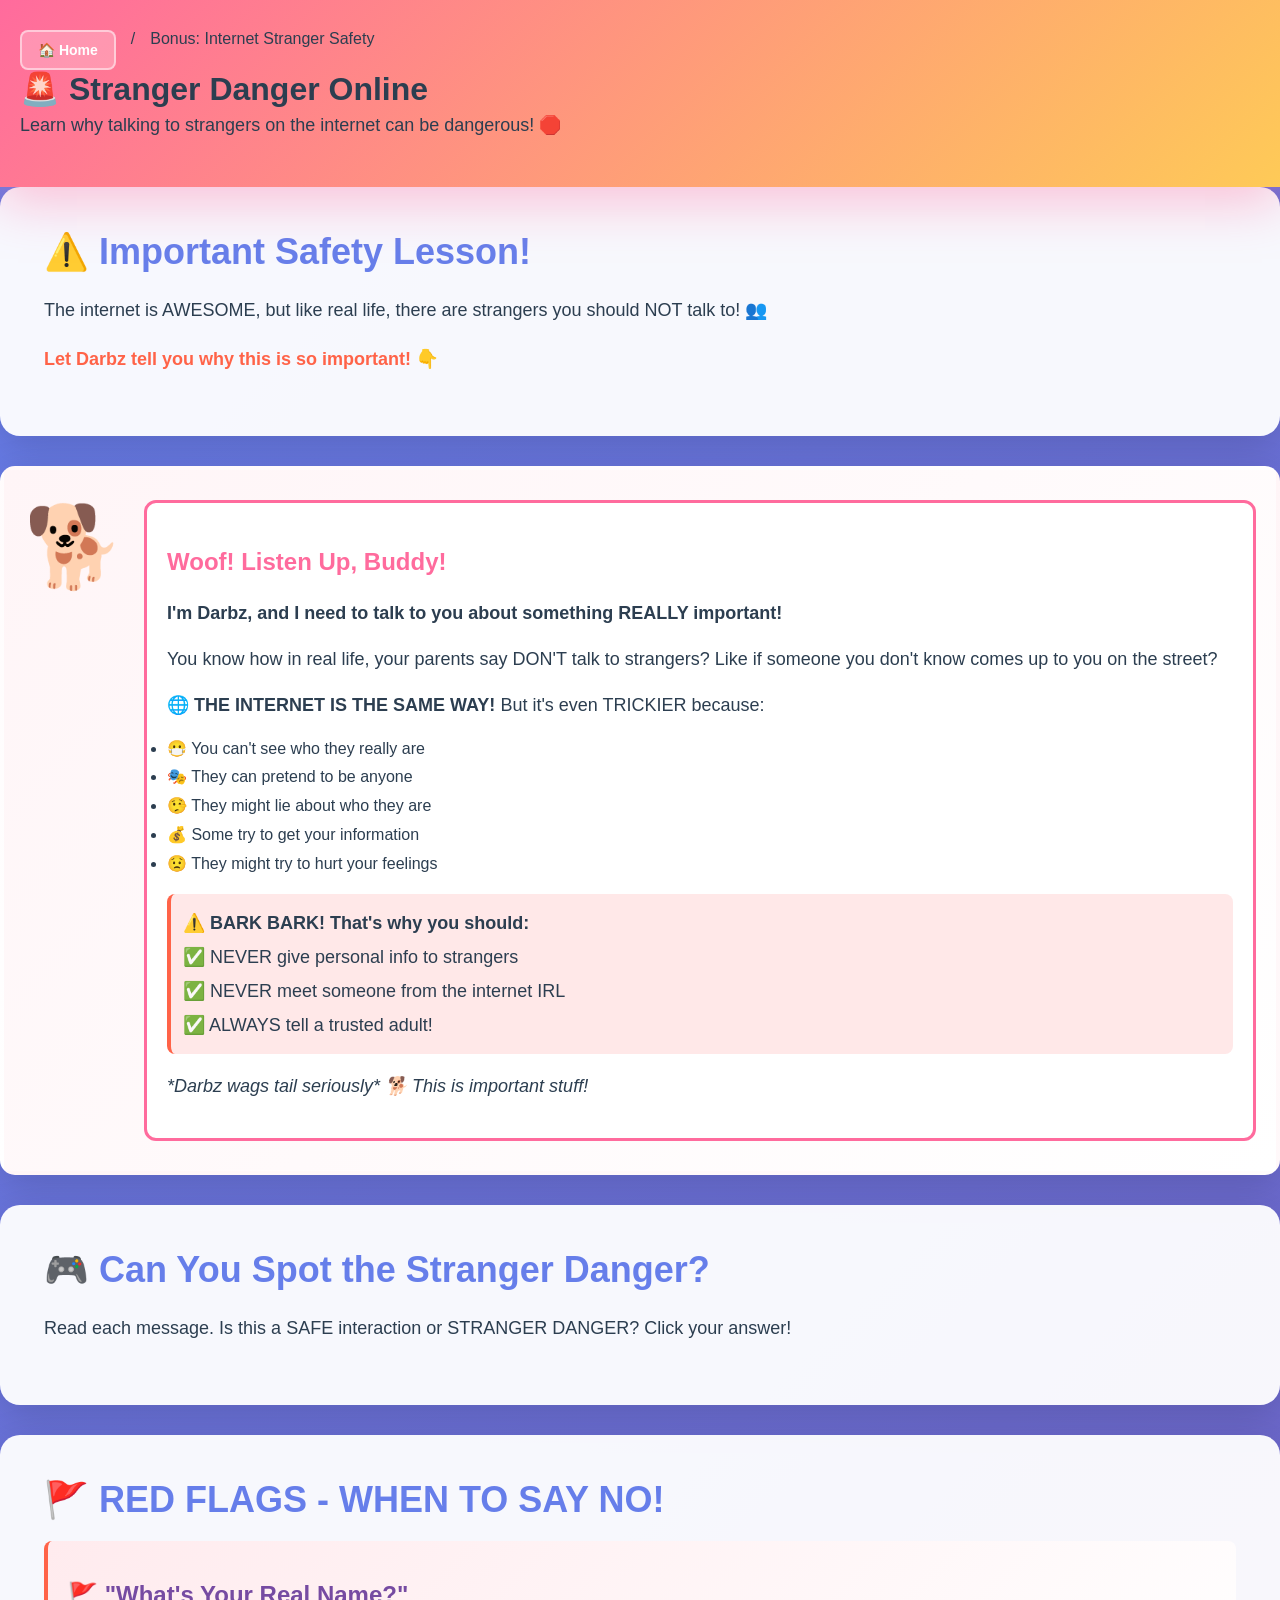
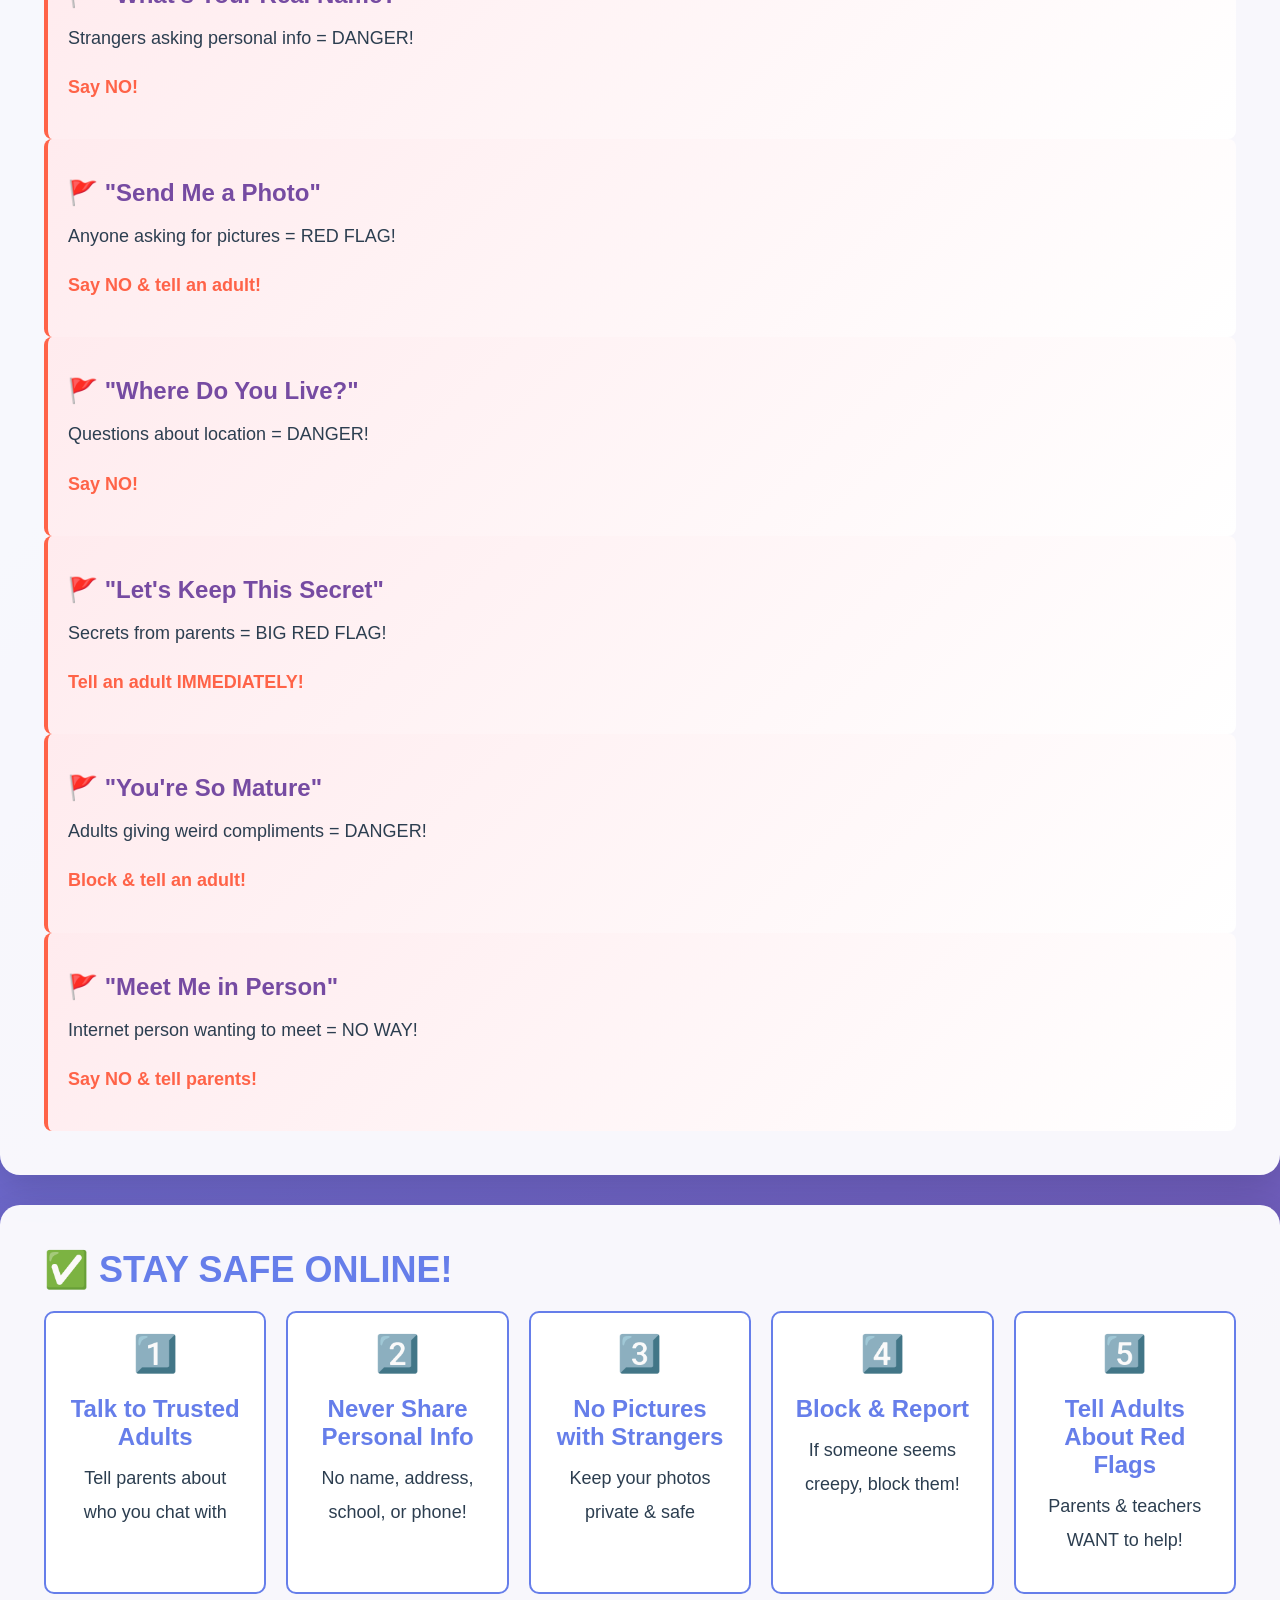
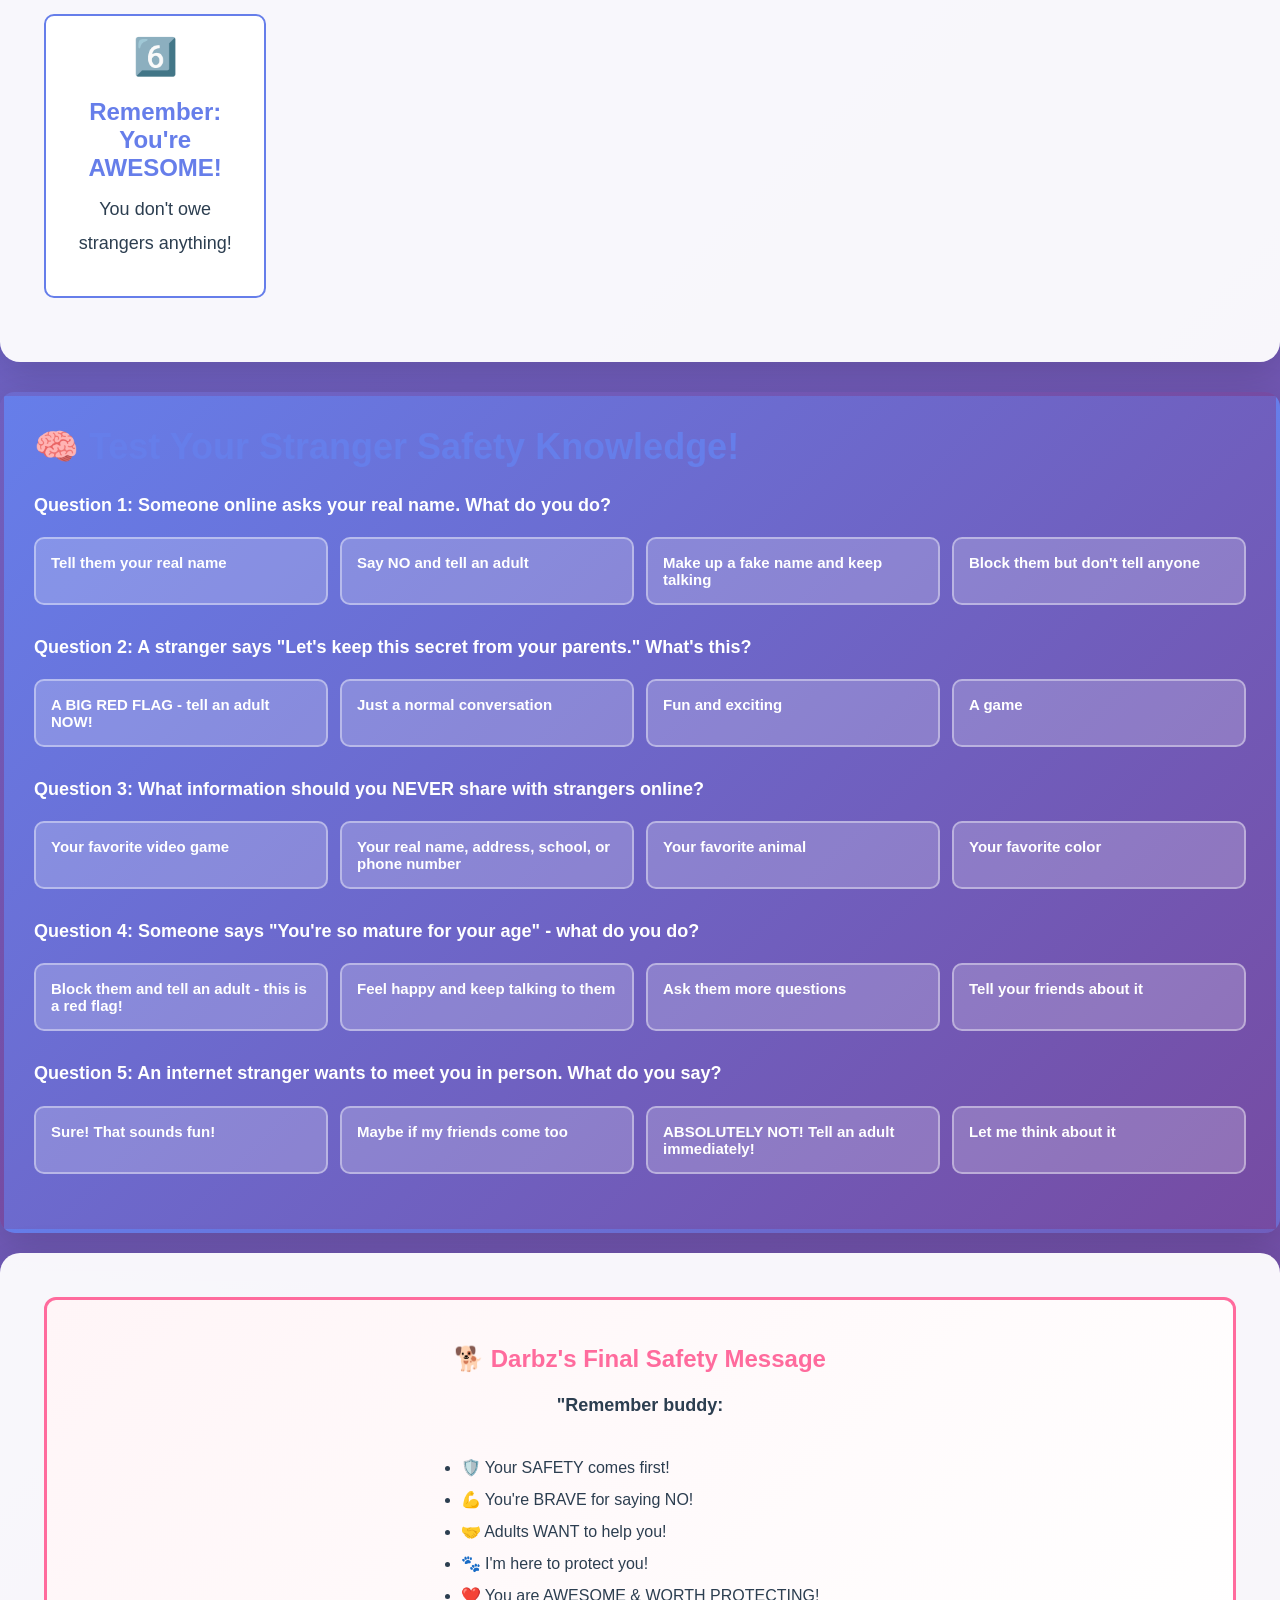
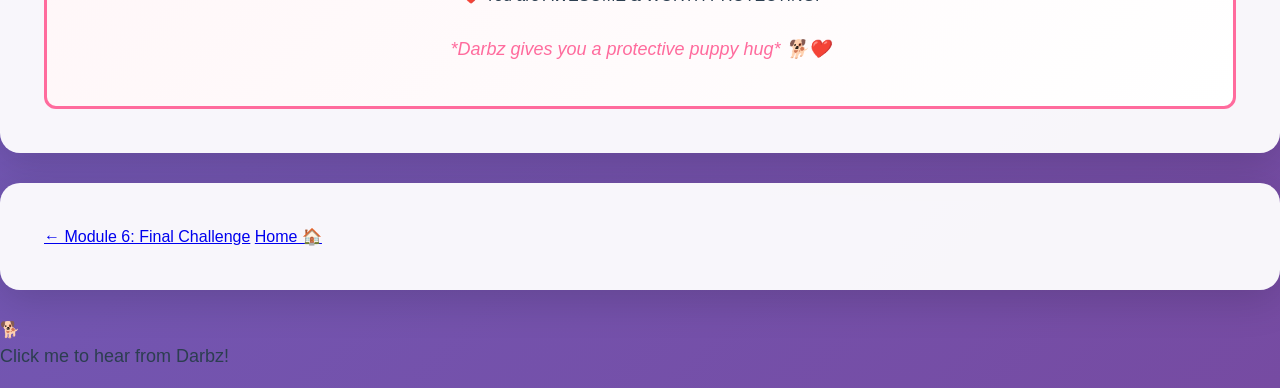
==== bonus-stranger-safety.html @ 4bae9f4b "feat: Add bonus module on internet stranger safety with interactive Darbz - Created bonus-stranger-s" ====
<!DOCTYPE html>
<html lang="en">
<head>
    <meta charset="UTF-8">
    <meta name="viewport" content="width=device-width, initial-scale=1.0">
    <title>Bonus: Internet Stranger Safety - Cybersecurity Basics</title>
    <link rel="stylesheet" href="styles.css">
</head>
<body>
    <header class="animated-header">
        <nav class="nav-breadcrumb">
            <a href="index.html">🏠 Home</a> / <span>Bonus: Internet Stranger Safety</span>
        </nav>
        <h1>🚨 Stranger Danger Online</h1>
        <p class="subtitle">Learn why talking to strangers on the internet can be dangerous! 🛑</p>
    </header>

    <main class="module-container">
        <!-- Intro -->
        <section class="intro-section">
            <h2>⚠️ Important Safety Lesson!</h2>
            <p>The internet is AWESOME, but like real life, there are strangers you should NOT talk to! 👥</p>
            <p style="color: #ff6348; font-weight: bold;">Let Darbz tell you why this is so important! 👇</p>
        </section>

        <!-- Interactive Darbz Explanation -->
        <section class="darbz-talk-section">
            <div class="darbz-large-container">
                <div class="darbz-large">🐕</div>
                <div class="darbz-speech-large">
                    <h3 style="color: #ff6b9d; margin-bottom: 15px;">Woof! Listen Up, Buddy!</h3>
                    <p style="margin-bottom: 12px;">
                        <strong>I'm Darbz, and I need to talk to you about something REALLY important!</strong>
                    </p>
                    <p style="margin-bottom: 12px;">
                        You know how in real life, your parents say DON'T talk to strangers? Like if someone you don't know comes up to you on the street?
                    </p>
                    <p style="margin-bottom: 12px;">
                        <strong>🌐 THE INTERNET IS THE SAME WAY!</strong> But it's even TRICKIER because:
                    </p>
                    <ul style="text-align: left; display: inline-block; margin-bottom: 15px; line-height: 1.8;">
                        <li>😷 You can't see who they really are</li>
                        <li>🎭 They can pretend to be anyone</li>
                        <li>🤥 They might lie about who they are</li>
                        <li>💰 Some try to get your information</li>
                        <li>😟 They might try to hurt your feelings</li>
                    </ul>
                    <p style="margin-bottom: 12px; background: #ffe8e8; padding: 12px; border-radius: 8px; border-left: 4px solid #ff6348;">
                        <strong>⚠️ BARK BARK! That's why you should:</strong><br>
                        ✅ NEVER give personal info to strangers<br>
                        ✅ NEVER meet someone from the internet IRL<br>
                        ✅ ALWAYS tell a trusted adult!
                    </p>
                    <p style="margin-top: 15px; font-style: italic;">
                        *Darbz wags tail seriously* 🐕 This is important stuff!
                    </p>
                </div>
            </div>
        </section>

        <!-- Stranger Scenarios Game -->
        <section class="game-section">
            <h2>🎮 Can You Spot the Stranger Danger?</h2>
            <p>Read each message. Is this a SAFE interaction or STRANGER DANGER? Click your answer!</p>
            
            <div id="scenario-game" class="scenario-container">
                <!-- Scenarios will be inserted by JavaScript -->
            </div>
            
            <div id="scenario-result" class="game-score hidden">
                <h3>🎉 Quiz Complete!</h3>
                <p id="scenario-text"></p>
                <button onclick="resetScenarioGame()" class="reset-button">Try Again</button>
            </div>
        </section>

        <!-- Red Flags Section -->
        <section class="info-section">
            <h2>🚩 RED FLAGS - WHEN TO SAY NO!</h2>
            
            <div class="card-grid">
                <div class="red-flag-card">
                    <h3>🚩 "What's Your Real Name?"</h3>
                    <p>Strangers asking personal info = DANGER!</p>
                    <p style="color: #ff6348; font-weight: bold;">Say NO!</p>
                </div>
                
                <div class="red-flag-card">
                    <h3>🚩 "Send Me a Photo"</h3>
                    <p>Anyone asking for pictures = RED FLAG!</p>
                    <p style="color: #ff6348; font-weight: bold;">Say NO & tell an adult!</p>
                </div>
                
                <div class="red-flag-card">
                    <h3>🚩 "Where Do You Live?"</h3>
                    <p>Questions about location = DANGER!</p>
                    <p style="color: #ff6348; font-weight: bold;">Say NO!</p>
                </div>
                
                <div class="red-flag-card">
                    <h3>🚩 "Let's Keep This Secret"</h3>
                    <p>Secrets from parents = BIG RED FLAG!</p>
                    <p style="color: #ff6348; font-weight: bold;">Tell an adult IMMEDIATELY!</p>
                </div>
                
                <div class="red-flag-card">
                    <h3>🚩 "You're So Mature"</h3>
                    <p>Adults giving weird compliments = DANGER!</p>
                    <p style="color: #ff6348; font-weight: bold;">Block & tell an adult!</p>
                </div>
                
                <div class="red-flag-card">
                    <h3>🚩 "Meet Me in Person"</h3>
                    <p>Internet person wanting to meet = NO WAY!</p>
                    <p style="color: #ff6348; font-weight: bold;">Say NO & tell parents!</p>
                </div>
            </div>
        </section>

        <!-- Safe Practices -->
        <section class="warning-section">
            <h2>✅ STAY SAFE ONLINE!</h2>
            
            <div class="protection-steps">
                <div class="step-card">
                    <div class="step-number">1️⃣</div>
                    <h3>Talk to Trusted Adults</h3>
                    <p>Tell parents about who you chat with</p>
                </div>
                
                <div class="step-card">
                    <div class="step-number">2️⃣</div>
                    <h3>Never Share Personal Info</h3>
                    <p>No name, address, school, or phone!</p>
                </div>
                
                <div class="step-card">
                    <div class="step-number">3️⃣</div>
                    <h3>No Pictures with Strangers</h3>
                    <p>Keep your photos private & safe</p>
                </div>
                
                <div class="step-card">
                    <div class="step-number">4️⃣</div>
                    <h3>Block & Report</h3>
                    <p>If someone seems creepy, block them!</p>
                </div>

                <div class="step-card">
                    <div class="step-number">5️⃣</div>
                    <h3>Tell Adults About Red Flags</h3>
                    <p>Parents & teachers WANT to help!</p>
                </div>

                <div class="step-card">
                    <div class="step-number">6️⃣</div>
                    <h3>Remember: You're AWESOME!</h3>
                    <p>You don't owe strangers anything!</p>
                </div>
            </div>
        </section>

        <!-- Quiz -->
        <section class="quiz-section">
            <h2>🧠 Test Your Stranger Safety Knowledge!</h2>
            
            <div class="quiz-container">
                <div class="quiz-question">
                    <p><strong>Question 1:</strong> Someone online asks your real name. What do you do?</p>
                    <div class="quiz-options">
                        <div class="quiz-option" onclick="checkAnswer(this, false, 'encouragement')">Tell them your real name</div>
                        <div class="quiz-option" onclick="checkAnswer(this, true, 'encouragement')">Say NO and tell an adult</div>
                        <div class="quiz-option" onclick="checkAnswer(this, false, 'encouragement')">Make up a fake name and keep talking</div>
                        <div class="quiz-option" onclick="checkAnswer(this, false, 'encouragement')">Block them but don't tell anyone</div>
                    </div>
                    <div id="q1-feedback"></div>
                </div>

                <div class="quiz-question">
                    <p><strong>Question 2:</strong> A stranger says "Let's keep this secret from your parents." What's this?</p>
                    <div class="quiz-options">
                        <div class="quiz-option" onclick="checkAnswer(this, true, 'encouragement')">A BIG RED FLAG - tell an adult NOW!</div>
                        <div class="quiz-option" onclick="checkAnswer(this, false, 'encouragement')">Just a normal conversation</div>
                        <div class="quiz-option" onclick="checkAnswer(this, false, 'encouragement')">Fun and exciting</div>
                        <div class="quiz-option" onclick="checkAnswer(this, false, 'encouragement')">A game</div>
                    </div>
                    <div id="q2-feedback"></div>
                </div>

                <div class="quiz-question">
                    <p><strong>Question 3:</strong> What information should you NEVER share with strangers online?</p>
                    <div class="quiz-options">
                        <div class="quiz-option" onclick="checkAnswer(this, false, 'encouragement')">Your favorite video game</div>
                        <div class="quiz-option" onclick="checkAnswer(this, true, 'encouragement')">Your real name, address, school, or phone number</div>
                        <div class="quiz-option" onclick="checkAnswer(this, false, 'encouragement')">Your favorite animal</div>
                        <div class="quiz-option" onclick="checkAnswer(this, false, 'encouragement')">Your favorite color</div>
                    </div>
                    <div id="q3-feedback"></div>
                </div>

                <div class="quiz-question">
                    <p><strong>Question 4:</strong> Someone says "You're so mature for your age" - what do you do?</p>
                    <div class="quiz-options">
                        <div class="quiz-option" onclick="checkAnswer(this, true, 'encouragement')">Block them and tell an adult - this is a red flag!</div>
                        <div class="quiz-option" onclick="checkAnswer(this, false, 'encouragement')">Feel happy and keep talking to them</div>
                        <div class="quiz-option" onclick="checkAnswer(this, false, 'encouragement')">Ask them more questions</div>
                        <div class="quiz-option" onclick="checkAnswer(this, false, 'encouragement')">Tell your friends about it</div>
                    </div>
                    <div id="q4-feedback"></div>
                </div>

                <div class="quiz-question">
                    <p><strong>Question 5:</strong> An internet stranger wants to meet you in person. What do you say?</p>
                    <div class="quiz-options">
                        <div class="quiz-option" onclick="checkAnswer(this, false, 'encouragement')">Sure! That sounds fun!</div>
                        <div class="quiz-option" onclick="checkAnswer(this, false, 'encouragement')">Maybe if my friends come too</div>
                        <div class="quiz-option" onclick="checkAnswer(this, true, 'encouragement')">ABSOLUTELY NOT! Tell an adult immediately!</div>
                        <div class="quiz-option" onclick="checkAnswer(this, false, 'encouragement')">Let me think about it</div>
                    </div>
                    <div id="q5-feedback"></div>
                </div>
            </div>
        </section>

        <!-- Darbz Safety Message -->
        <section class="fun-fact-section">
            <div class="darbz-message-card">
                <h3>🐕 Darbz's Final Safety Message</h3>
                <p style="font-size: 18px; margin-top: 15px;">
                    <strong>"Remember buddy:</strong>
                </p>
                <ul style="text-align: left; display: inline-block; line-height: 2; margin-top: 15px;">
                    <li>🛡️ Your SAFETY comes first!</li>
                    <li>💪 You're BRAVE for saying NO!</li>
                    <li>🤝 Adults WANT to help you!</li>
                    <li>🐾 I'm here to protect you!</li>
                    <li>❤️ You are AWESOME & WORTH PROTECTING!</li>
                </ul>
                <p style="margin-top: 20px; font-style: italic; color: #ff6b9d;">
                    *Darbz gives you a protective puppy hug* 🐕❤️
                </p>
            </div>
        </section>

        <!-- Navigation -->
        <section class="module-nav">
            <a href="module6.html" class="nav-button prev">← Module 6: Final Challenge</a>
            <a href="index.html" class="nav-button next">Home 🏠</a>
        </section>
    </main>

    <!-- Darbz Mascot -->
    <div id="darbz-container" class="darbz-container">
        <div class="darbz-mascot" onclick="toggleDarbzSpeech()">
            🐕
        </div>
        <div id="darbz-speech" class="darbz-speech hidden">
            <p id="darbz-message">Click me to hear from Darbz!</p>
            <div class="speech-pointer"></div>
        </div>
    </div>

    <script src="mascot.js"></script>
    <script>
        const scenarios = [
            {
                message: "Random user: 'Hey! What's your name?'",
                context: "A stranger in an online game asks your real name",
                isSafe: false,
                reason: "Strangers should never ask for your real name"
            },
            {
                message: "Friend from school: 'Want to play Minecraft together on the server?'",
                context: "A kid from your school invites you to play",
                isSafe: true,
                reason: "You know them from real life - this is safe!"
            },
            {
                message: "Unknown user: 'Send me a picture of you'",
                context: "Someone you don't know asks for your photo",
                isSafe: false,
                reason: "NEVER send pictures to people you don't know!"
            },
            {
                message: "Stranger: 'What school do you go to? We can be friends!'",
                context: "Random person asking personal info",
                isSafe: false,
                reason: "This is asking for location info - DANGER!"
            },
            {
                message: "Your parent: 'Hi sweetie, how was your day?'",
                context: "Your mom/dad messaging you",
                isSafe: true,
                reason: "Your parents are people you trust!"
            },
            {
                message: "Stranger: 'Don't tell your parents we chat. It's our secret!'",
                context: "Someone asking you to keep secrets",
                isSafe: false,
                reason: "BIGGEST RED FLAG! Tell an adult immediately!"
            }
        ];

        let currentScenario = 0;
        let scenarioScore = 0;

        function displayScenario() {
            if (currentScenario >= scenarios.length) {
                showScenarioResult();
                return;
            }

            const scenario = scenarios[currentScenario];
            const gameContainer = document.getElementById('scenario-game');
            
            gameContainer.innerHTML = `
                <div class="scenario-card">
                    <div class="scenario-message">
                        "${scenario.message}"
                    </div>
                    <div class="scenario-context">
                        <strong>Context:</strong> ${scenario.context}
                    </div>
                    <div class="scenario-buttons">
                        <button onclick="answerScenario(${currentScenario}, true)" class="btn-safe">✅ SAFE</button>
                        <button onclick="answerScenario(${currentScenario}, false)" class="btn-danger">🚨 DANGER!</button>
                    </div>
                    <div class="scenario-progress">Scenario ${currentScenario + 1} of ${scenarios.length}</div>
                </div>
            `;
        }

        function answerScenario(index, userSaysSafe) {
            const scenario = scenarios[index];
            const isCorrect = userSaysSafe === scenario.isSafe;
            
            if (isCorrect) {
                scenarioScore++;
                playSound('correct');
                showRandomResponse('encouragement');
            } else {
                playSound('incorrect');
                showRandomResponse('encouragement');
            }

            setTimeout(() => {
                currentScenario++;
                displayScenario();
            }, 1500);
        }

        function showScenarioResult() {
            const resultDiv = document.getElementById('scenario-result');
            const resultText = document.getElementById('scenario-text');
            const percentage = (scenarioScore / scenarios.length) * 100;
            
            resultText.textContent = `You got ${scenarioScore} out of ${scenarios.length} correct! (${percentage.toFixed(0)}%) You're learning to stay safe! 🛡️`;
            resultDiv.classList.remove('hidden');
            document.getElementById('scenario-game').innerHTML = '';
            
            playSound('correct');
            showRandomResponse('random');
        }

        function resetScenarioGame() {
            currentScenario = 0;
            scenarioScore = 0;
            document.getElementById('scenario-result').classList.add('hidden');
            displayScenario();
        }

        function checkAnswer(element, isCorrect, category) {
            element.classList.add(isCorrect ? 'correct' : 'incorrect');
            
            const question = element.closest('.quiz-question');
            const feedbackDiv = question.querySelector('[id$="-feedback"]');
            
            if (isCorrect) {
                feedbackDiv.innerHTML = '<div class="feedback-message correct-feedback">✅ Correct! You\'re staying safe!</div>';
                playSound('correct');
                showRandomResponse(category);
            } else {
                feedbackDiv.innerHTML = '<div class="feedback-message incorrect-feedback">❌ Try again! Safety first!</div>';
                playSound('incorrect');
                showRandomResponse('encouragement');
            }
            
            question.querySelectorAll('.quiz-option').forEach(opt => {
                opt.style.pointerEvents = 'none';
                opt.style.opacity = '0.6';
            });
        }

        document.addEventListener('DOMContentLoaded', function() {
            initDabzr();
            displayScenario();
            showRandomResponse('welcome');
        });

        function toggleDarbzSpeech() {
            const speech = document.getElementById('darbz-speech');
            speech.classList.toggle('hidden');
            playSound('bark');
            showRandomResponse('random');
        }
    </script>

    <style>
        .darbz-talk-section {
            padding: 30px 20px;
            background: linear-gradient(135deg, #fff5f7 0%, #fff 100%);
            border-radius: 15px;
            margin: 30px 0;
        }

        .darbz-large-container {
            display: flex;
            gap: 20px;
            align-items: flex-start;
        }

        .darbz-large {
            font-size: 80px;
            min-width: 100px;
            text-align: center;
            animation: bounce 2s infinite;
        }

        .darbz-speech-large {
            background: white;
            border: 3px solid #ff6b9d;
            border-radius: 12px;
            padding: 20px;
            flex: 1;
            line-height: 1.6;
            font-size: 16px;
        }

        .scenario-card {
            background: white;
            border-radius: 12px;
            padding: 25px;
            box-shadow: 0 4px 12px rgba(0,0,0,0.1);
            margin-bottom: 20px;
        }

        .scenario-message {
            background: linear-gradient(135deg, #f0f4ff 0%, #fff 100%);
            border-left: 4px solid #667eea;
            padding: 20px;
            border-radius: 8px;
            font-size: 18px;
            font-weight: 600;
            margin-bottom: 15px;
            color: #2c3e50;
            font-style: italic;
        }

        .scenario-context {
            background: #f9f9f9;
            padding: 12px;
            border-radius: 8px;
            margin-bottom: 15px;
            font-size: 14px;
        }

        .scenario-buttons {
            display: flex;
            gap: 15px;
            margin-bottom: 15px;
        }

        .btn-safe {
            flex: 1;
            padding: 15px 20px;
            background: linear-gradient(135deg, #43e97b 0%, #38f9d7 100%);
            color: white;
            border: none;
            border-radius: 8px;
            cursor: pointer;
            font-size: 16px;
            font-weight: 600;
            transition: all 0.3s;
        }

        .btn-safe:hover {
            transform: translateY(-2px);
            box-shadow: 0 4px 12px rgba(67, 233, 123, 0.3);
        }

        .btn-danger {
            flex: 1;
            padding: 15px 20px;
            background: linear-gradient(135deg, #ff6348 0%, #ff4757 100%);
            color: white;
            border: none;
            border-radius: 8px;
            cursor: pointer;
            font-size: 16px;
            font-weight: 600;
            transition: all 0.3s;
        }

        .btn-danger:hover {
            transform: translateY(-2px);
            box-shadow: 0 4px 12px rgba(255, 67, 87, 0.3);
        }

        .scenario-progress {
            text-align: center;
            font-size: 14px;
            color: #667eea;
            font-weight: 600;
        }

        .darbz-message-card {
            background: linear-gradient(135deg, #fff5f7 0%, #fff 100%);
            border: 3px solid #ff6b9d;
            border-radius: 12px;
            padding: 25px;
            text-align: center;
        }

        .darbz-message-card h3 {
            color: #ff6b9d;
            font-size: 24px;
        }

        @media (max-width: 768px) {
            .darbz-large-container {
                flex-direction: column;
                align-items: center;
            }

            .darbz-large {
                font-size: 60px;
            }

            .darbz-speech-large {
                width: 100%;
            }

            .scenario-buttons {
                flex-direction: column;
            }
        }
    </style>
</body>
</html>
---- styles.css ----
/* Shared Styles for Cybersecurity Basics Curriculum */

:root {
  --color-primary: #667eea;
  --color-secondary: #764ba2;
  --color-accent: #f093fb;
  --color-success: #00ff00;
  --color-error: #ff0000;
  --color-bg: linear-gradient(135deg, #667eea 0%, #764ba2 25%, #f093fb 50%, #4facfe 75%, #00d4ff 100%);
}

* {
  margin: 0;
  padding: 0;
  box-sizing: border-box;
}

body {
  font-family: 'Comic Sans MS', 'Segoe UI', Tahoma, Geneva, Verdana, sans-serif;
  background: var(--color-bg);
  background-size: 400% 400%;
  animation: bgShift 15s ease infinite;
  color: #2c3e50;
  min-height: 100vh;
  overflow-x: hidden;
  display: flex;
  flex-direction: column;
}

@keyframes bgShift {
  0% { background-position: 0% 50%; }
  50% { background-position: 100% 50%; }
  100% { background-position: 0% 50%; }
}

header {
  background: linear-gradient(135deg, #ff6b9d 0%, #feca57 25%, #48dbfb 50%, #00d2d3 75%, #ff9ff3 100%);
  background-size: 400% 400%;
  animation: gradientShift 10s ease infinite;
  padding: 30px 20px;
  box-shadow: 0 15px 50px rgba(255, 107, 157, 0.4);
  position: relative;
  overflow: hidden;
}

@keyframes gradientShift {
  0% { background-position: 0% 50%; }
  50% { background-position: 100% 50%; }
  100% { background-position: 0% 50%; }
}

.nav-container {
  max-width: 1200px;
  margin: 0 auto;
  display: flex;
  justify-content: space-between;
  align-items: center;
  gap: 20px;
}

.nav-title {
  font-size: 28px;
  font-weight: 900;
  color: #fff;
  text-shadow: 3px 3px 0 rgba(0, 0, 0, 0.3);
  display: flex;
  align-items: center;
  gap: 10px;
}

nav {
  display: flex;
  gap: 15px;
  flex-wrap: wrap;
}

nav a, nav button {
  background: rgba(255, 255, 255, 0.25);
  color: white;
  border: 2px solid rgba(255, 255, 255, 0.5);
  padding: 10px 16px;
  border-radius: 8px;
  cursor: pointer;
  font-weight: 600;
  font-size: 14px;
  transition: all 0.3s;
  text-decoration: none;
  display: inline-block;
}

nav a:hover, nav button:hover {
  background: rgba(255, 255, 255, 0.4);
  border-color: #fff;
  transform: translateY(-2px);
}

.container {
  max-width: 1200px;
  width: 100%;
  margin: 0 auto;
  padding: 40px 20px;
  flex: 1;
}

.page-title {
  font-size: 48px;
  color: white;
  text-shadow: 3px 3px 0 rgba(0, 0, 0, 0.3);
  margin-bottom: 20px;
  text-align: center;
}

section {
  background: rgba(255, 255, 255, 0.95);
  border-radius: 20px;
  padding: 40px;
  margin-bottom: 30px;
  box-shadow: 0 10px 40px rgba(0, 0, 0, 0.15);
  animation: slideIn 0.8s ease-out;
  border: 4px solid transparent;
}

@keyframes slideIn {
  from { opacity: 0; transform: translateY(30px); }
  to { opacity: 1; transform: translateY(0); }
}

h2 {
  font-size: 36px;
  color: #667eea;
  margin-bottom: 20px;
  display: flex;
  align-items: center;
  gap: 12px;
}

h3 {
  font-size: 24px;
  color: #764ba2;
  margin-top: 20px;
  margin-bottom: 12px;
}

p {
  line-height: 1.9;
  font-size: 18px;
  color: #2c3e50;
  margin-bottom: 15px;
}

/* Mascot Styling */
.mascot-container {
  position: fixed;
  bottom: 20px;
  right: 20px;
  z-index: 1000;
}

.mascot {
  width: 100px;
  height: 100px;
  background: linear-gradient(135deg, #8B4513 0%, #A0522D 100%);
  border-radius: 50%;
  border: 3px solid #fff;
  box-shadow: 0 8px 20px rgba(0, 0, 0, 0.3);
  cursor: pointer;
  transition: all 0.3s;
  display: flex;
  align-items: center;
  justify-content: center;
  font-size: 60px;
  user-select: none;
  animation: wiggle 2s infinite;
}

@keyframes wiggle {
  0%, 100% { transform: rotate(0deg); }
  25% { transform: rotate(-5deg); }
  75% { transform: rotate(5deg); }
}

.mascot:hover {
  transform: scale(1.1);
  box-shadow: 0 12px 30px rgba(0, 0, 0, 0.4);
}

.speech-bubble {
  position: absolute;
  bottom: 120px;
  right: 0;
  background: linear-gradient(135deg, #fff5e6 0%, #ffe8cc 100%);
  border: 3px solid #ff6b9d;
  border-radius: 15px;
  padding: 15px 20px;
  max-width: 250px;
  color: #2c3e50;
  font-weight: 600;
  font-size: 14px;
  box-shadow: 0 8px 20px rgba(0, 0, 0, 0.2);
  animation: popIn 0.4s ease-out;
}

.speech-bubble::after {
  content: '';
  position: absolute;
  bottom: -10px;
  right: 20px;
  width: 0;
  height: 0;
  border-left: 15px solid transparent;
  border-right: 0 solid transparent;
  border-top: 15px solid #ff6b9d;
}

@keyframes popIn {
  from { opacity: 0; transform: scale(0.8); }
  to { opacity: 1; transform: scale(1); }
}

/* Quiz/Game Styling */
.quiz-section {
  background: linear-gradient(135deg, #667eea 0%, #764ba2 100%);
  border-radius: 15px;
  padding: 30px;
  margin: 20px 0;
  color: white;
}

.quiz-question {
  margin-bottom: 25px;
}

.quiz-question p {
  margin-bottom: 15px;
  font-weight: 700;
  font-size: 18px;
  color: white;
}

.quiz-options {
  display: grid;
  grid-template-columns: repeat(auto-fit, minmax(200px, 1fr));
  gap: 12px;
}

.quiz-option {
  padding: 15px;
  background: rgba(255, 255, 255, 0.2);
  border: 2px solid rgba(255, 255, 255, 0.4);
  border-radius: 10px;
  cursor: pointer;
  transition: all 0.2s;
  color: white;
  font-weight: 600;
  font-size: 15px;
}

.quiz-option:hover {
  background: rgba(255, 255, 255, 0.3);
  border-color: #fff;
  transform: scale(1.05);
}

.quiz-option.correct {
  border-color: #00ff00;
  background: rgba(0, 255, 0, 0.3);
}

.quiz-option.incorrect {
  border-color: #ff0000;
  background: rgba(255, 0, 0, 0.3);
}

.feedback {
  margin-top: 15px;
  padding: 15px;
  border-radius: 10px;
  font-weight: 700;
  font-size: 16px;
}

.feedback-correct {
  background: rgba(0, 255, 0, 0.2);
  color: #00ff00;
  border: 2px solid #00ff00;
}

.feedback-incorrect {
  background: rgba(255, 0, 0, 0.2);
  color: #ffcccc;
  border: 2px solid #ff0000;
}

/* Game Cards */
.game-card {
  background: linear-gradient(135deg, #667eea 0%, #764ba2 100%);
  border-radius: 15px;
  padding: 25px;
  color: white;
  text-align: center;
  transition: all 0.3s cubic-bezier(0.34, 1.56, 0.64, 1);
  cursor: pointer;
  box-shadow: 0 8px 25px rgba(102, 126, 234, 0.3);
  margin: 15px 0;
}

.game-card:hover {
  transform: translateY(-8px);
  box-shadow: 0 15px 40px rgba(102, 126, 234, 0.4);
}

.game-icon {
  font-size: 60px;
  margin-bottom: 15px;
}

.game-card h3 {
  color: white;
  font-size: 22px;
}

.game-card p {
  color: #f0f0f0;
  margin: 0;
}

/* Grid Layouts */
.grid-2 {
  display: grid;
  grid-template-columns: repeat(auto-fit, minmax(250px, 1fr));
  gap: 20px;
  margin: 20px 0;
}

.grid-3 {
  display: grid;
  grid-template-columns: repeat(auto-fit, minmax(200px, 1fr));
  gap: 20px;
  margin: 20px 0;
}

/* Highlights */
.highlight {
  background: #fff9e6;
  padding: 20px;
  border-left: 5px solid #feca57;
  border-radius: 8px;
  margin: 15px 0;
  font-size: 17px;
  font-weight: 600;
  color: #d68910;
}

footer {
  background: linear-gradient(90deg, #667eea 0%, #764ba2 50%, #f093fb 100%);
  border-top: 3px solid #ff6b9d;
  padding: 40px 20px;
  text-align: center;
  color: white;
  font-size: 16px;
  margin-top: auto;
}

footer p {
  color: white;
  margin: 10px 0;
  font-weight: 600;
}

/* Module 2 Timeline Styles */
.timeline {
  display: flex;
  flex-direction: column;
  gap: 15px;
  margin: 20px 0;
}

.timeline-item {
  background: white;
  border-left: 5px solid #667eea;
  border-radius: 8px;
  padding: 20px;
  cursor: pointer;
  transition: all 0.3s ease;
  box-shadow: 0 2px 8px rgba(0,0,0,0.1);
}

.timeline-item:hover {
  transform: translateX(10px);
  box-shadow: 0 4px 12px rgba(102, 126, 234, 0.3);
  background: linear-gradient(135deg, #f5f7fa 0%, #fff 100%);
}

.timeline-item.active {
  border-left-color: #43e97b;
  background: linear-gradient(135deg, #43e97b 0%, #f0f8f4 100%);
}

.timeline-year {
  font-weight: bold;
  color: #667eea;
  font-size: 14px;
}

.timeline-title {
  font-size: 18px;
  font-weight: 600;
  margin-top: 8px;
  color: #2c3e50;
}

.timeline-detail {
  background: linear-gradient(135deg, #fff9e6 0%, #fff 100%);
  border: 3px solid #feca57;
  border-radius: 10px;
  padding: 20px;
  margin-top: 20px;
  font-size: 16px;
  color: #2c3e50;
  line-height: 1.6;
}

.timeline-detail.hidden {
  display: none;
}

/* Module 3 Password Checker */
.password-checker {
  background: white;
  border-radius: 12px;
  padding: 25px;
  box-shadow: 0 4px 12px rgba(0,0,0,0.1);
  margin: 20px 0;
}

.password-input {
  width: 100%;
  padding: 15px;
  font-size: 16px;
  border: 2px solid #ddd;
  border-radius: 8px;
  margin-bottom: 15px;
  transition: border-color 0.3s;
}

.password-input:focus {
  outline: none;
  border-color: #667eea;
  box-shadow: 0 0 0 3px rgba(102, 126, 234, 0.1);
}

.strength-meter {
  height: 10px;
  background: #eee;
  border-radius: 5px;
  overflow: hidden;
  margin-bottom: 10px;
}

.strength-bar {
  height: 100%;
  background: #ddd;
  width: 0%;
  transition: all 0.3s ease;
}

.strength-bar.weak {
  background: linear-gradient(90deg, #ff6348, #ff4757);
}

.strength-bar.medium {
  background: linear-gradient(90deg, #ffa502, #ffb13d);
}

.strength-bar.strong {
  background: linear-gradient(90deg, #43e97b, #38f9d7);
}

.strength-bar.very-strong {
  background: linear-gradient(90deg, #667eea, #764ba2);
}

.strength-text {
  font-weight: 600;
  margin-bottom: 20px;
  font-size: 16px;
}

.password-tips {
  background: linear-gradient(135deg, #f0f4ff 0%, #fff 100%);
  border-left: 4px solid #667eea;
  padding: 15px;
  border-radius: 8px;
}

.password-tips h4 {
  color: #667eea;
  margin-bottom: 15px;
}

.tips-checklist {
  display: flex;
  flex-direction: column;
  gap: 10px;
}

.tip {
  display: flex;
  align-items: center;
  gap: 10px;
  padding: 8px;
  border-radius: 6px;
  transition: all 0.3s;
}

.tip-icon {
  font-size: 18px;
  font-weight: bold;
}

.tip.checked {
  background: linear-gradient(135deg, #e8f8f5 0%, #fff 100%);
}

.tip-text {
  color: #2c3e50;
}

/* Module 4 Phishing Game */
.phishing-container {
  background: white;
  border-radius: 12px;
  padding: 25px;
  margin: 20px 0;
  box-shadow: 0 4px 12px rgba(0,0,0,0.1);
}

.email-card {
  background: linear-gradient(135deg, #f9f9f9 0%, #fff 100%);
  border: 2px solid #ddd;
  border-radius: 10px;
  padding: 20px;
  margin-bottom: 20px;
}

.email-header {
  background: #f0f4ff;
  padding: 15px;
  border-radius: 8px;
  margin-bottom: 15px;
  border-left: 4px solid #667eea;
}

.email-header > div {
  padding: 5px 0;
  font-size: 14px;
}

.email-body {
  background: white;
  padding: 15px;
  border-radius: 8px;
  margin-bottom: 15px;
  min-height: 60px;
  border-left: 3px solid #feca57;
}

.email-buttons {
  display: flex;
  gap: 15px;
  margin-bottom: 15px;
  flex-wrap: wrap;
}

.btn-real {
  flex: 1;
  padding: 12px 20px;
  background: linear-gradient(135deg, #43e97b 0%, #38f9d7 100%);
  color: white;
  border: none;
  border-radius: 8px;
  cursor: pointer;
  font-size: 16px;
  font-weight: 600;
  transition: all 0.3s;
}

.btn-real:hover {
  transform: translateY(-2px);
  box-shadow: 0 4px 12px rgba(67, 233, 123, 0.3);
}

.btn-phishing {
  flex: 1;
  padding: 12px 20px;
  background: linear-gradient(135deg, #ff6348 0%, #ff4757 100%);
  color: white;
  border: none;
  border-radius: 8px;
  cursor: pointer;
  font-size: 16px;
  font-weight: 600;
  transition: all 0.3s;
}

.btn-phishing:hover {
  transform: translateY(-2px);
  box-shadow: 0 4px 12px rgba(255, 67, 87, 0.3);
}

.email-progress {
  text-align: center;
  font-size: 14px;
  color: #667eea;
  font-weight: 600;
}

.game-score {
  background: linear-gradient(135deg, #667eea 0%, #764ba2 100%);
  color: white;
  padding: 30px;
  border-radius: 12px;
  text-align: center;
  margin: 20px 0;
}

.game-score.hidden {
  display: none;
}

.game-score h3 {
  font-size: 28px;
  margin-bottom: 15px;
}

.reset-button {
  background: white;
  color: #667eea;
  border: none;
  padding: 12px 30px;
  border-radius: 8px;
  cursor: pointer;
  font-size: 16px;
  font-weight: 600;
  transition: all 0.3s;
  margin-top: 15px;
}

.reset-button:hover {
  transform: scale(1.05);
  box-shadow: 0 4px 12px rgba(0,0,0,0.2);
}

/* Module 5 Update Race */
.update-race-container {
  background: white;
  border-radius: 12px;
  padding: 25px;
  margin: 20px 0;
  box-shadow: 0 4px 12px rgba(0,0,0,0.1);
}

.race-status {
  background: linear-gradient(135deg, #f0f4ff 0%, #fff 100%);
  padding: 15px;
  border-radius: 8px;
  margin-bottom: 20px;
  text-align: center;
  font-weight: 600;
  color: #667eea;
  border-left: 4px solid #667eea;
}

.update-buttons-container {
  display: flex;
  flex-direction: column;
  gap: 12px;
  margin-bottom: 20px;
}

.update-button {
  padding: 15px 20px;
  background: linear-gradient(135deg, #667eea 0%, #764ba2 100%);
  color: white;
  border: none;
  border-radius: 8px;
  cursor: pointer;
  font-size: 16px;
  font-weight: 600;
  transition: all 0.3s;
}

.update-button:hover {
  transform: translateX(10px);
  box-shadow: 0 4px 12px rgba(102, 126, 234, 0.3);
}

.update-button:disabled {
  opacity: 0.5;
  cursor: not-allowed;
}

.race-result {
  background: linear-gradient(135deg, #667eea 0%, #764ba2 100%);
  color: white;
  padding: 30px;
  border-radius: 12px;
  text-align: center;
}

.race-result.hidden {
  display: none;
}

/* Module 6 Certificate */
.certificate-section {
  padding: 40px 20px;
}

.certificate-section.hidden {
  display: none;
}

.certificate {
  background: linear-gradient(135deg, #ffd89b 0%, #ffd89b 100%);
  border: 8px solid #667eea;
  border-radius: 15px;
  padding: 40px;
  text-align: center;
  color: #333;
  box-shadow: 0 8px 16px rgba(102, 126, 234, 0.4);
}

.certificate-header {
  font-size: 28px;
  font-weight: bold;
  color: #667eea;
  margin-bottom: 30px;
  text-decoration: underline;
}

.certificate-body {
  font-size: 16px;
  line-height: 1.8;
}

.challenge-result {
  background: linear-gradient(135deg, #667eea 0%, #764ba2 100%);
  color: white;
  padding: 40px;
  border-radius: 12px;
  margin: 20px 0;
  text-align: center;
}

.challenge-result.hidden {
  display: none;
}

.red-flag-card {
  background: linear-gradient(135deg, #ffebee 0%, #fff 100%);
  border-left: 4px solid #ff6348;
  padding: 20px;
  border-radius: 8px;
}

.good-practice-card {
  background: linear-gradient(135deg, #e8f5e9 0%, #fff 100%);
  border-left: 4px solid #43e97b;
  padding: 20px;
  border-radius: 8px;
}

.bad-practice-card {
  background: linear-gradient(135deg, #ffebee 0%, #fff 100%);
  border-left: 4px solid #ff6348;
  padding: 20px;
  border-radius: 8px;
}

.software-card {
  background: linear-gradient(135deg, #e3f2fd 0%, #fff 100%);
  border-left: 4px solid #667eea;
  padding: 20px;
  border-radius: 8px;
}

.protection-steps {
  display: grid;
  grid-template-columns: repeat(auto-fit, minmax(200px, 1fr));
  gap: 20px;
  margin: 20px 0;
}

.step-card {
  background: white;
  border: 2px solid #667eea;
  border-radius: 10px;
  padding: 20px;
  text-align: center;
}

.step-number {
  font-size: 36px;
  margin-bottom: 10px;
}

.step-card h3 {
  color: #667eea;
  margin-bottom: 10px;
}

@media (max-width: 768px) {
  section { padding: 20px; }
  .page-title { font-size: 32px; }
  h2 { font-size: 28px; }
  nav { gap: 8px; }
  nav a, nav button { padding: 8px 12px; font-size: 12px; }
  .mascot { width: 80px; height: 80px; font-size: 48px; }
  .speech-bubble { max-width: 180px; font-size: 12px; }
  .email-buttons { flex-direction: column; }
  .certificate { padding: 20px; }
  .protection-steps { grid-template-columns: 1fr; }
}
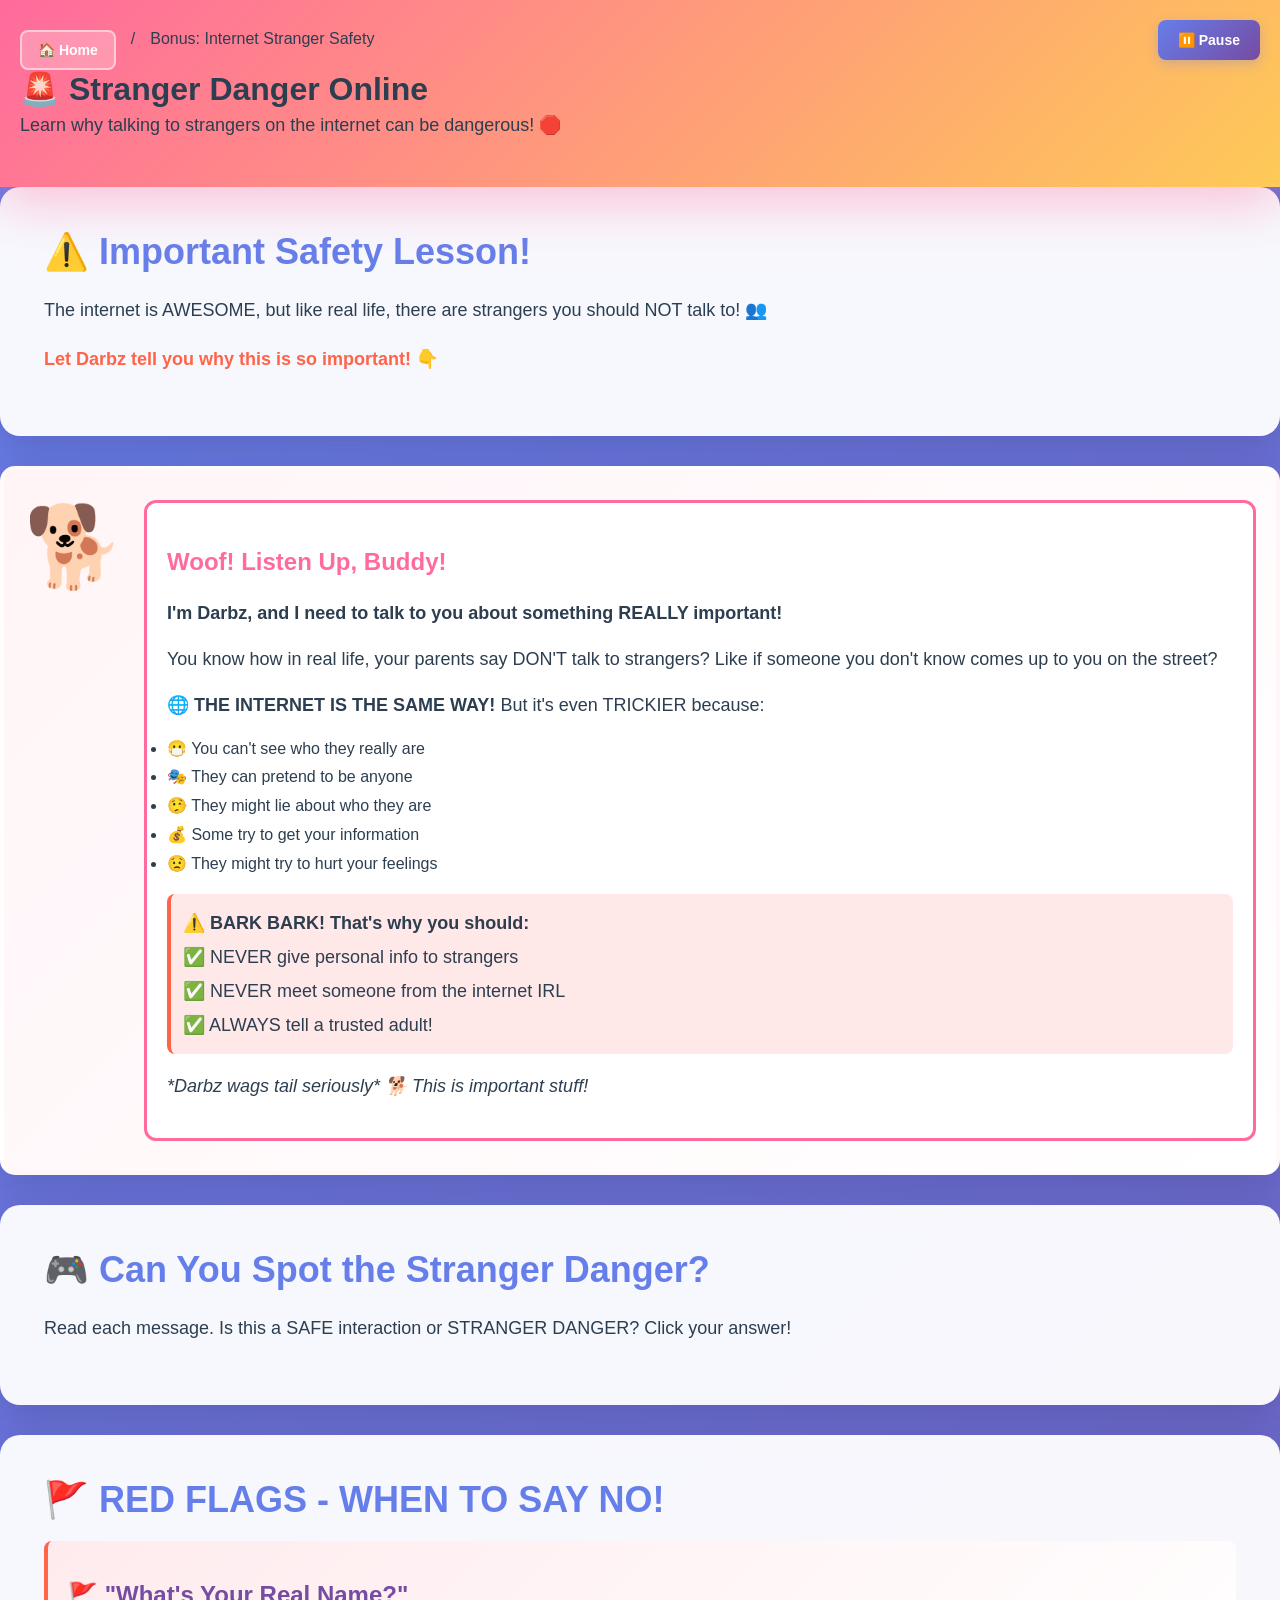
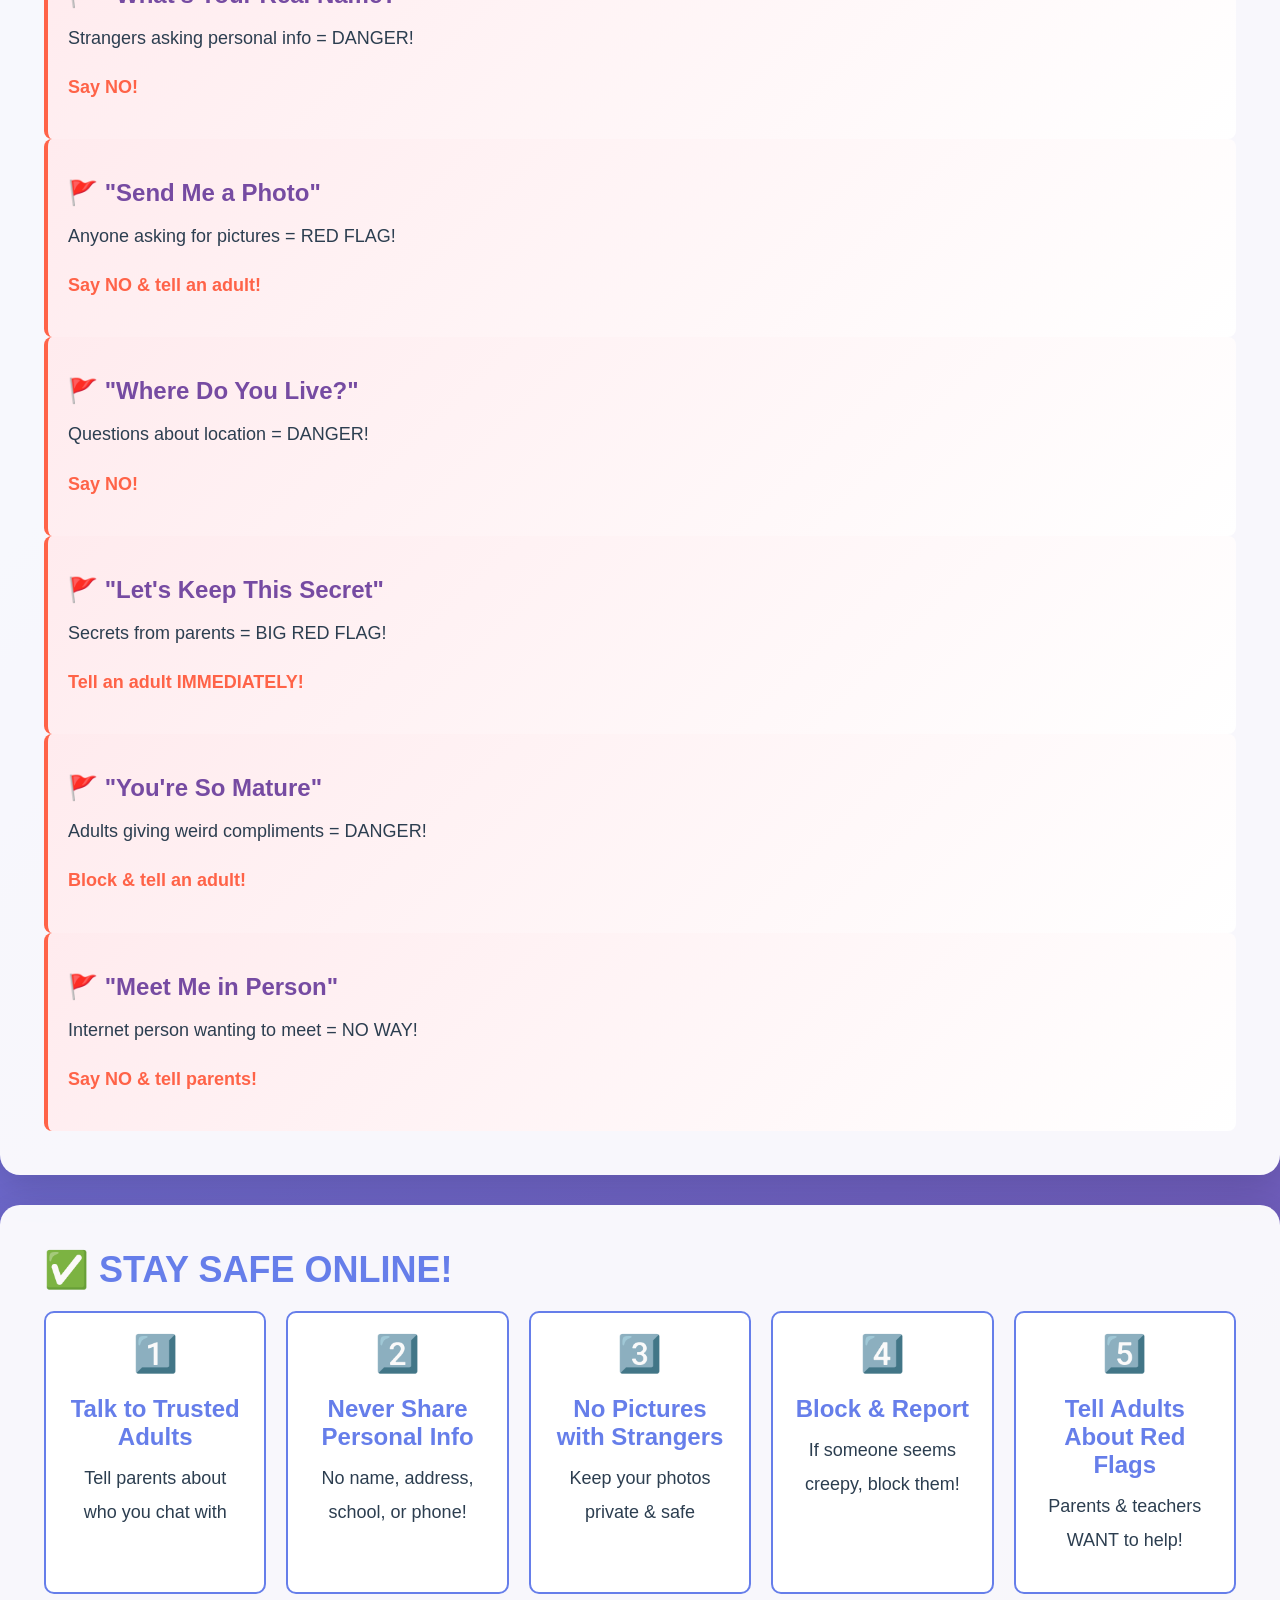
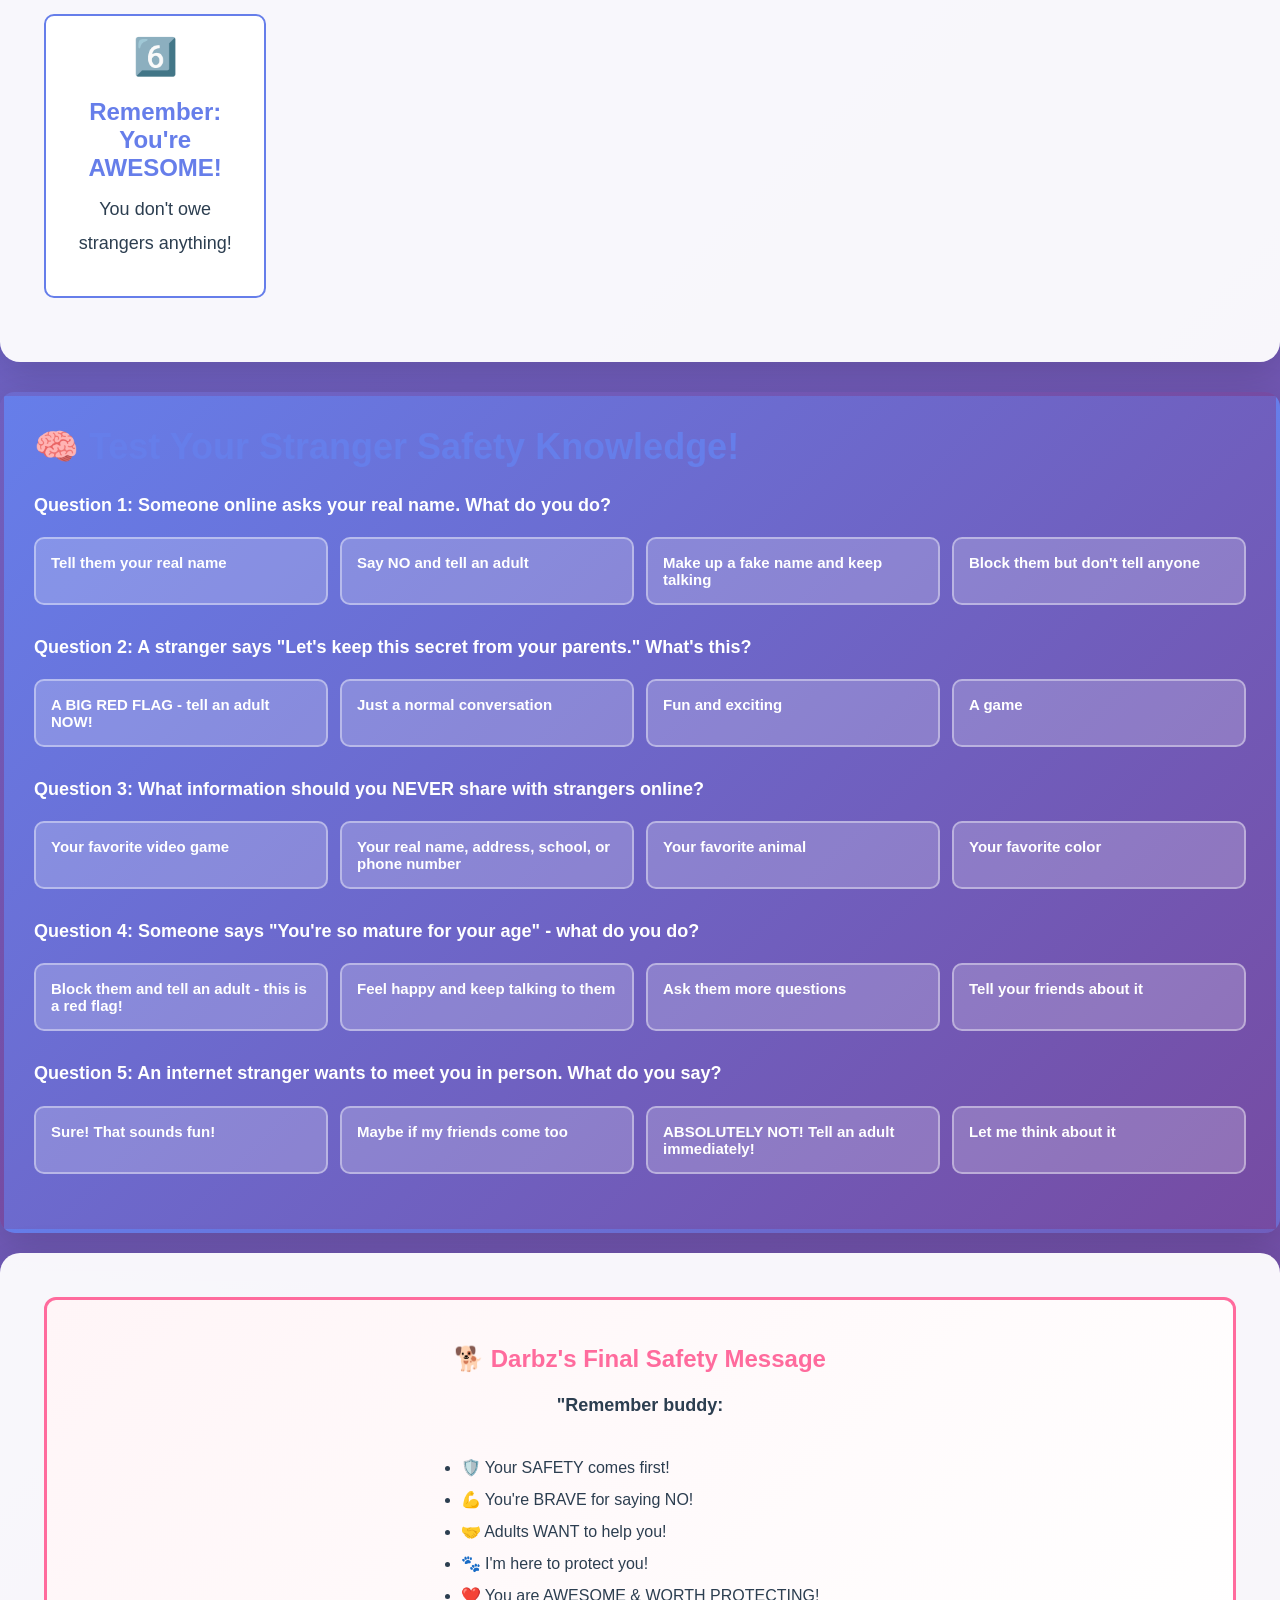
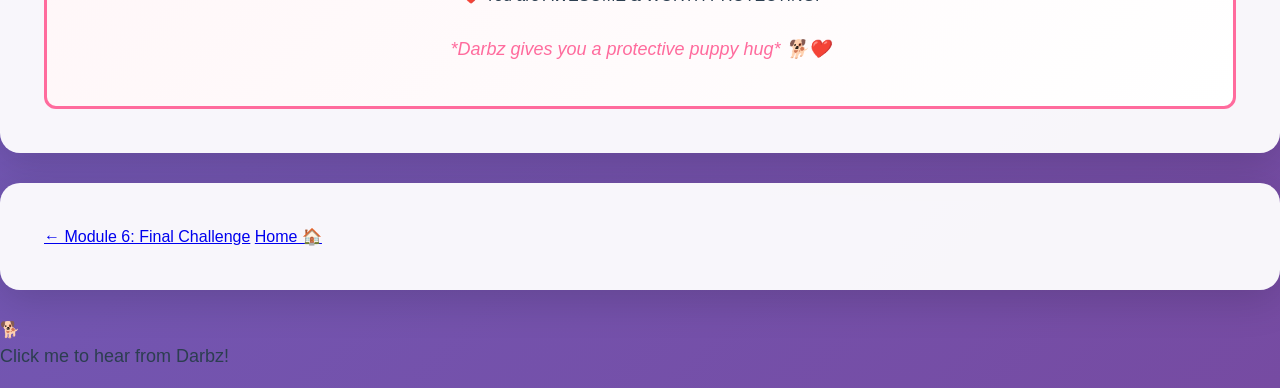
==== commit 8af19ad4: "feat: Add session management to modules 2-6 and bonus module - All remaining modules now have sessio" ====
--- a/bonus-stranger-safety.html
+++ b/bonus-stranger-safety.html
@@ -5,6 +5,7 @@
     <meta name="viewport" content="width=device-width, initial-scale=1.0">
     <title>Bonus: Internet Stranger Safety - Cybersecurity Basics</title>
     <link rel="stylesheet" href="styles.css">
+    <script src="session.js"></script>
 </head>
 <body>
     <header class="animated-header">
@@ -392,6 +393,18 @@
         }
 
         document.addEventListener('DOMContentLoaded', function() {
+            initSessionManager('bonus-stranger');
+            createPauseButton();
+            
+            // Auto-save progress on interaction
+            document.addEventListener('click', function() {
+                sessionManager.saveProgress({ 
+                    module: 'bonus-stranger',
+                    visitedAt: new Date().toISOString(),
+                    completed: false
+                });
+            });
+            
             initDabzr();
             displayScenario();
             showRandomResponse('welcome');
